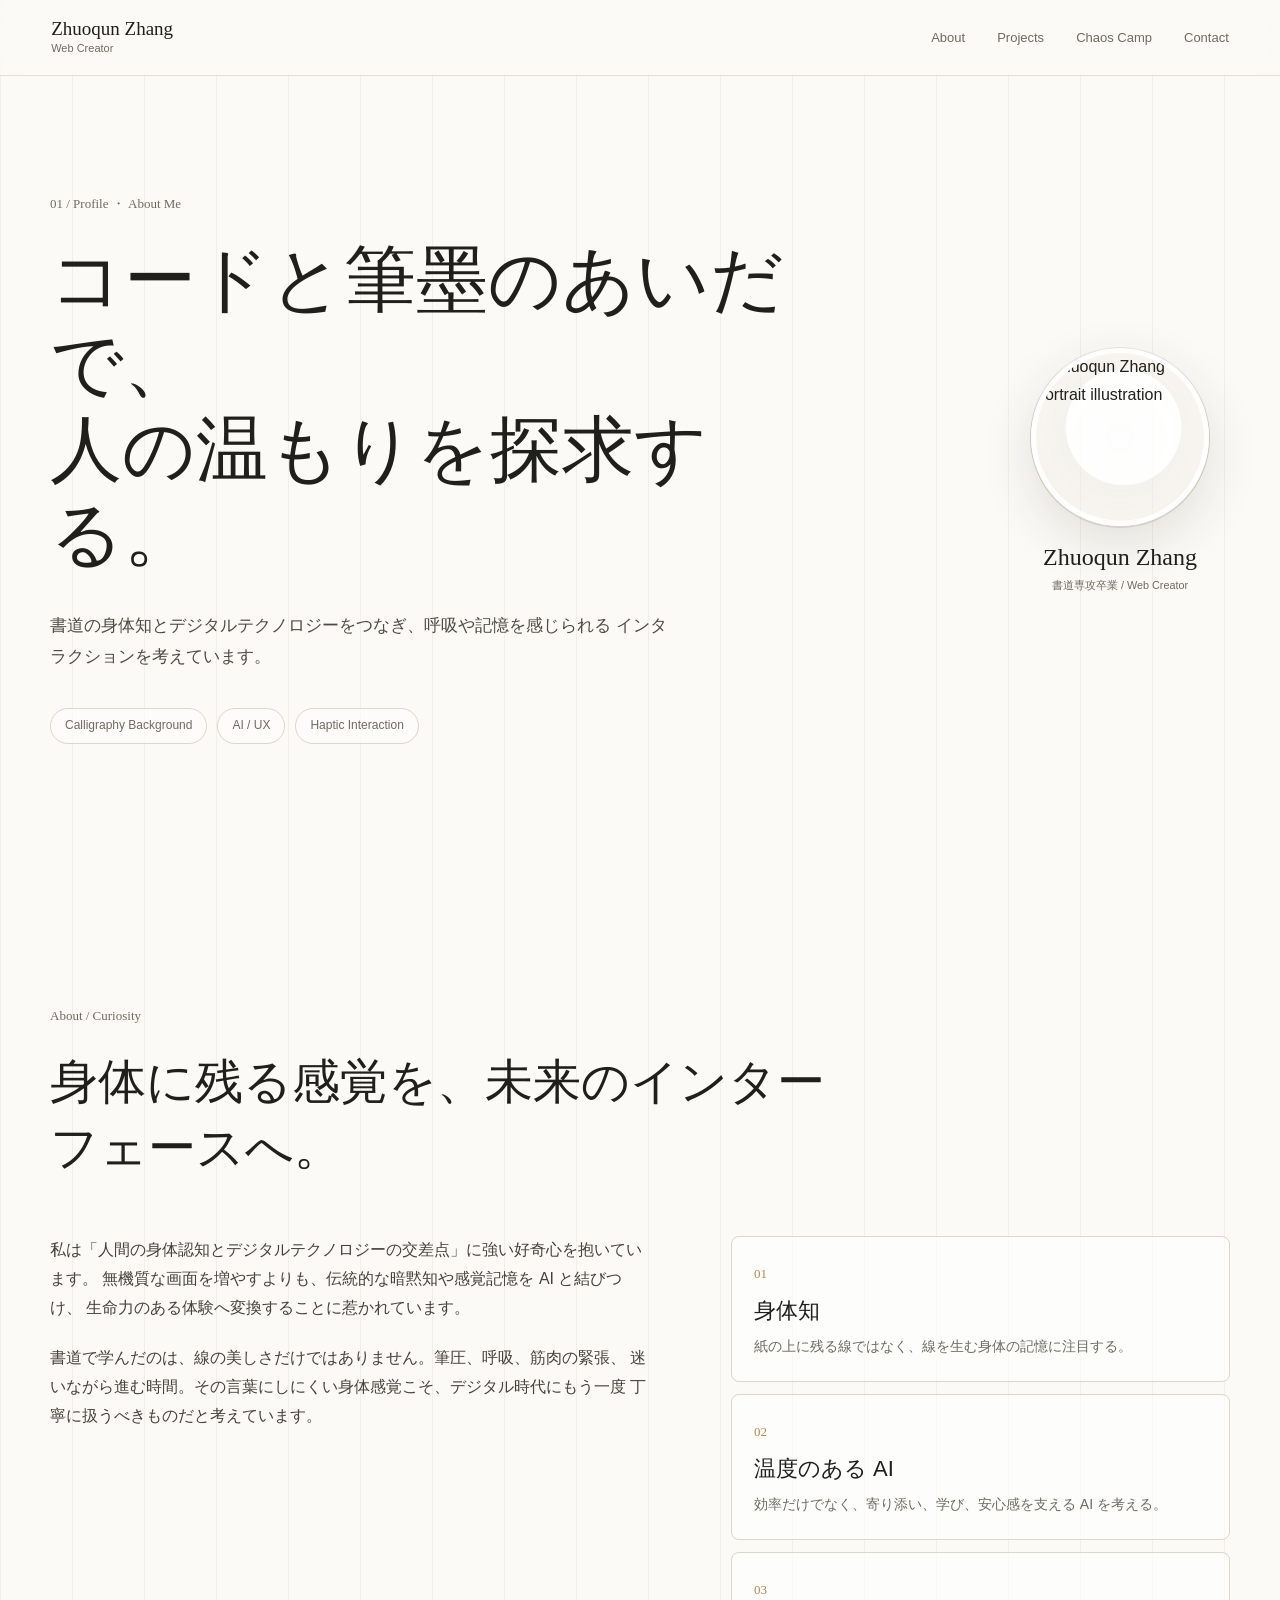
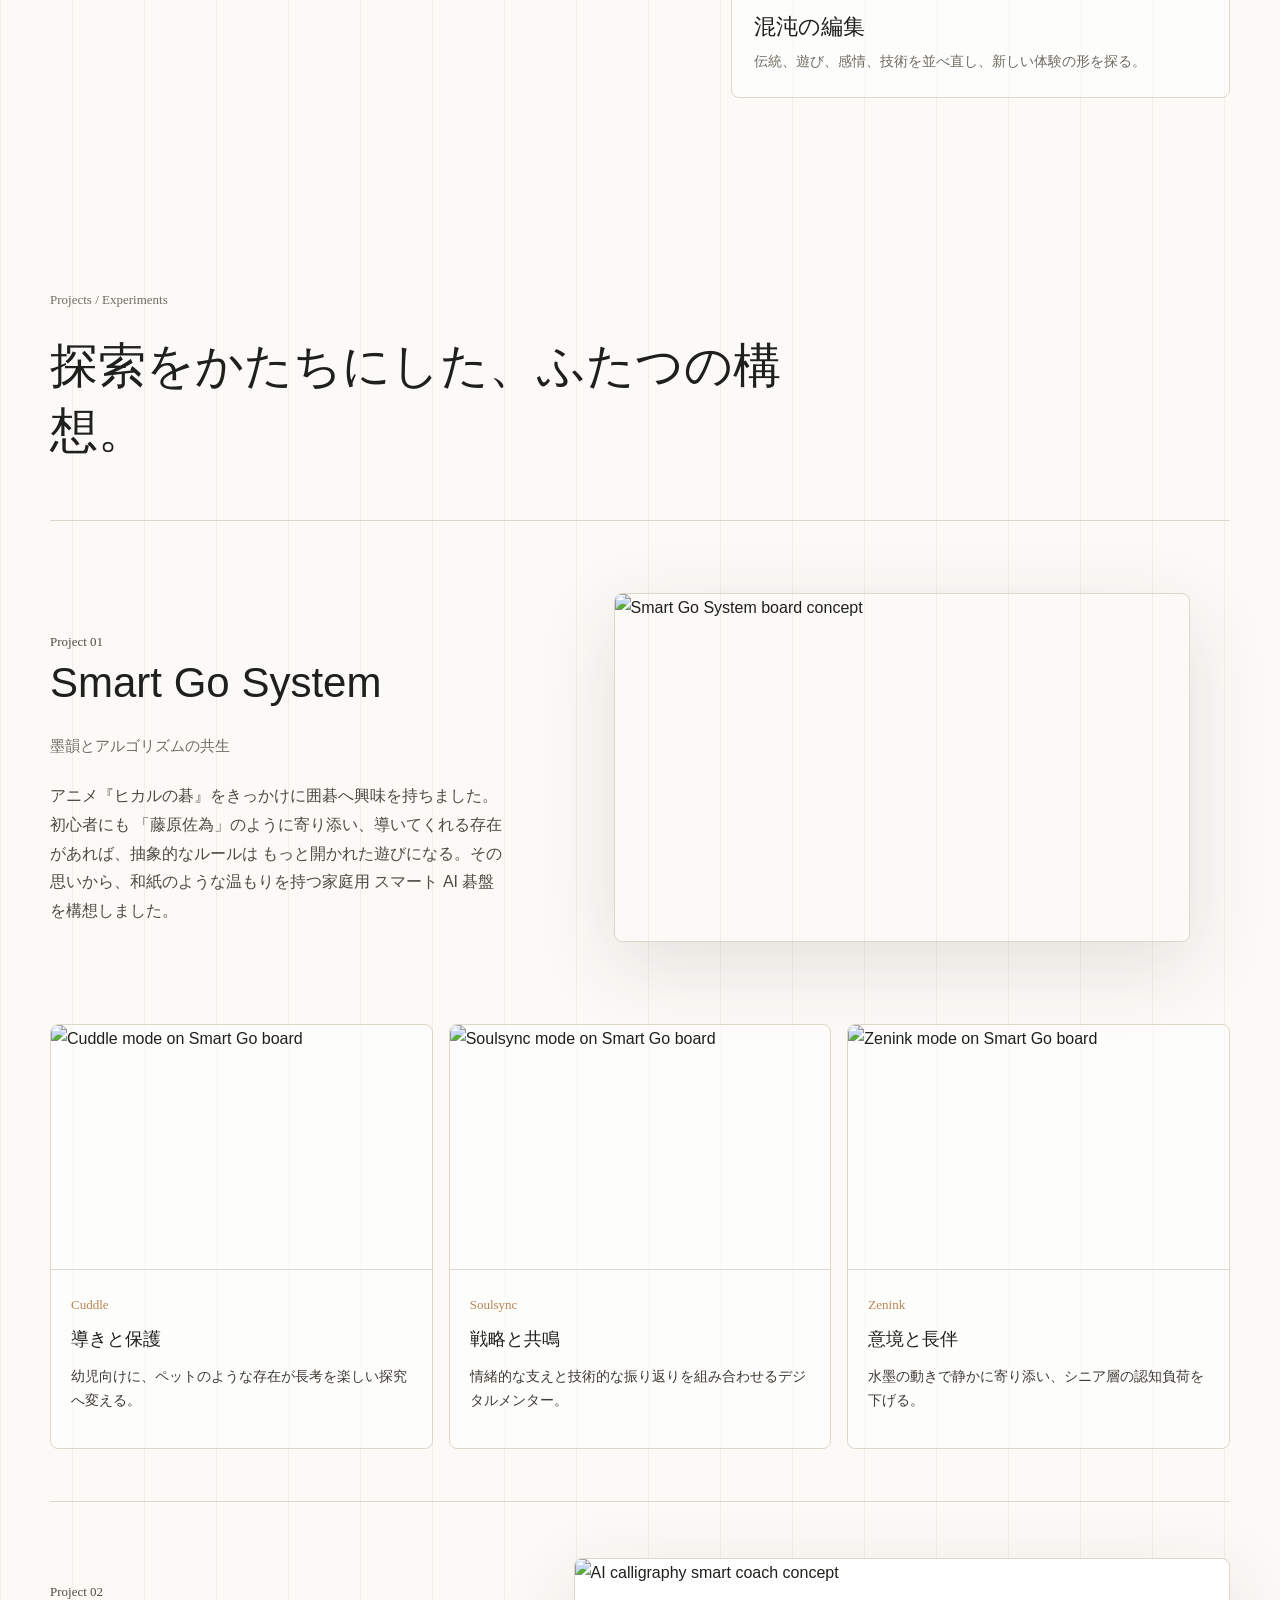
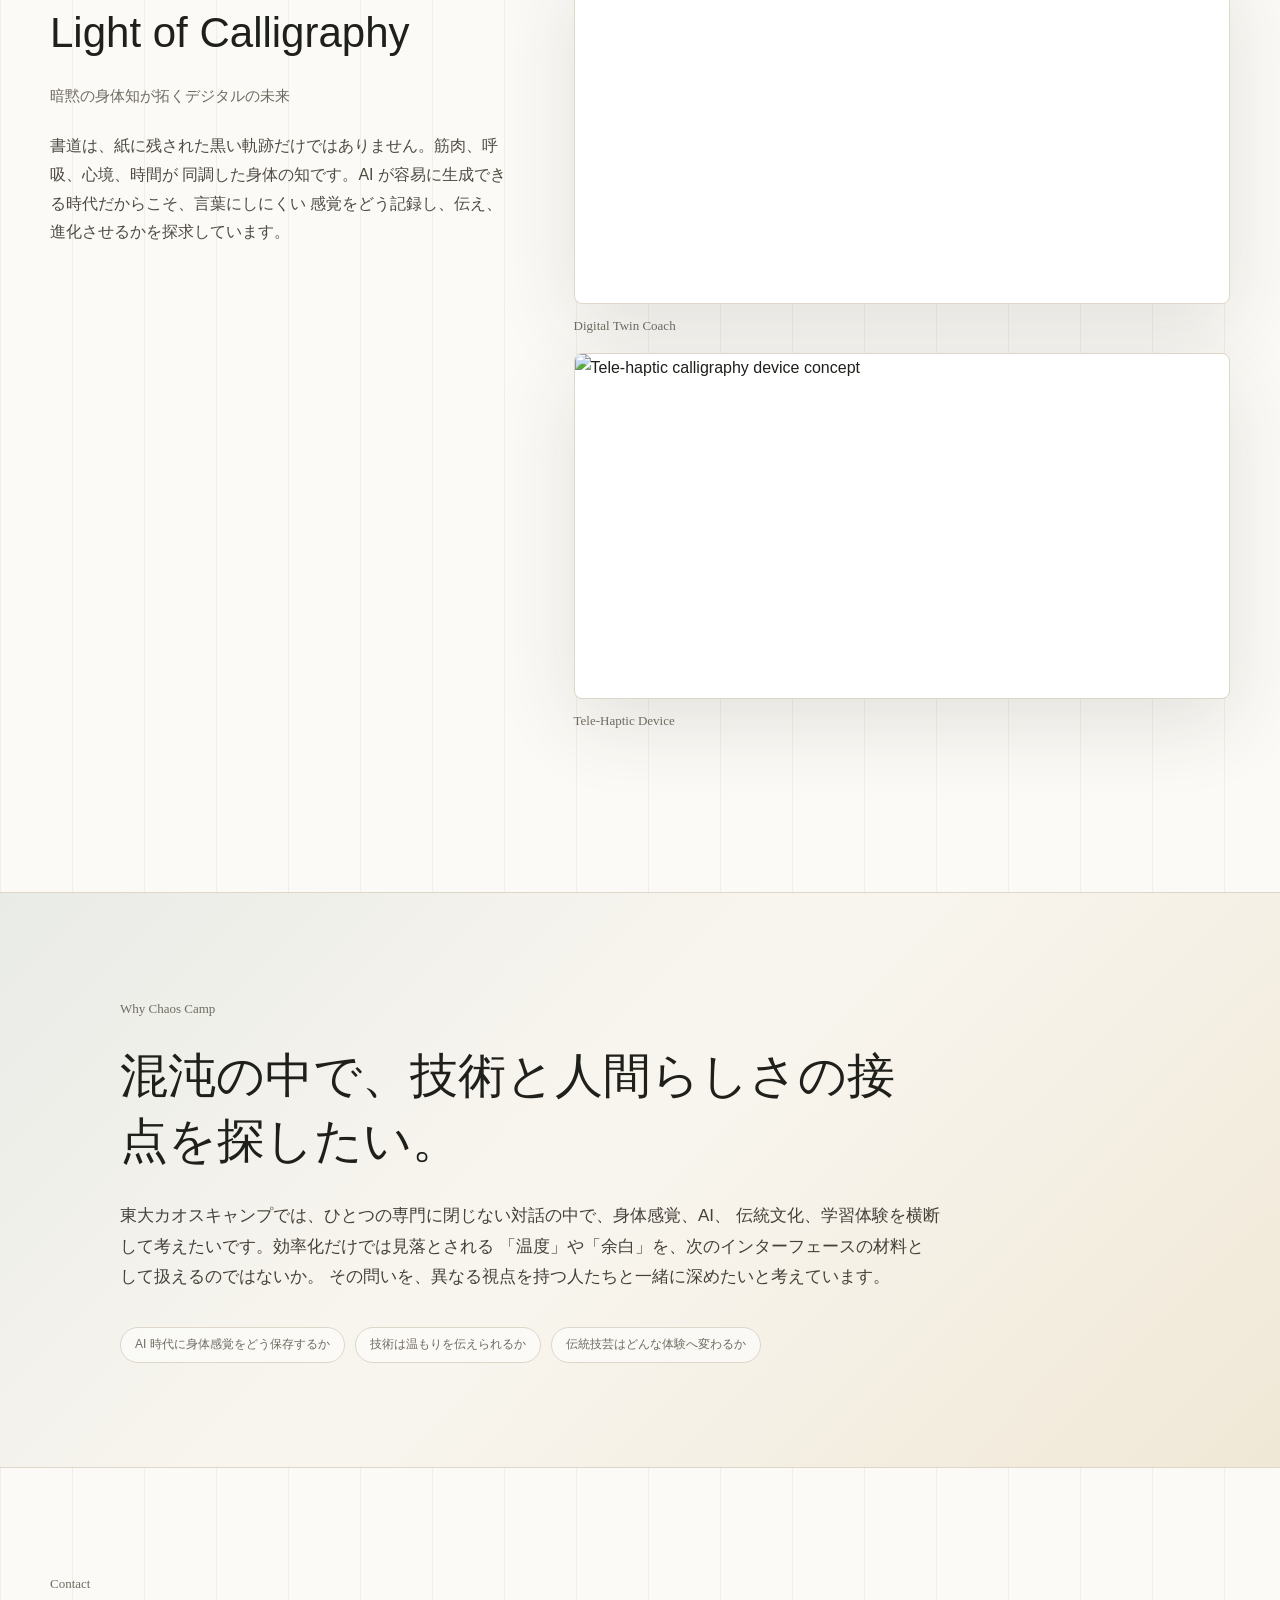
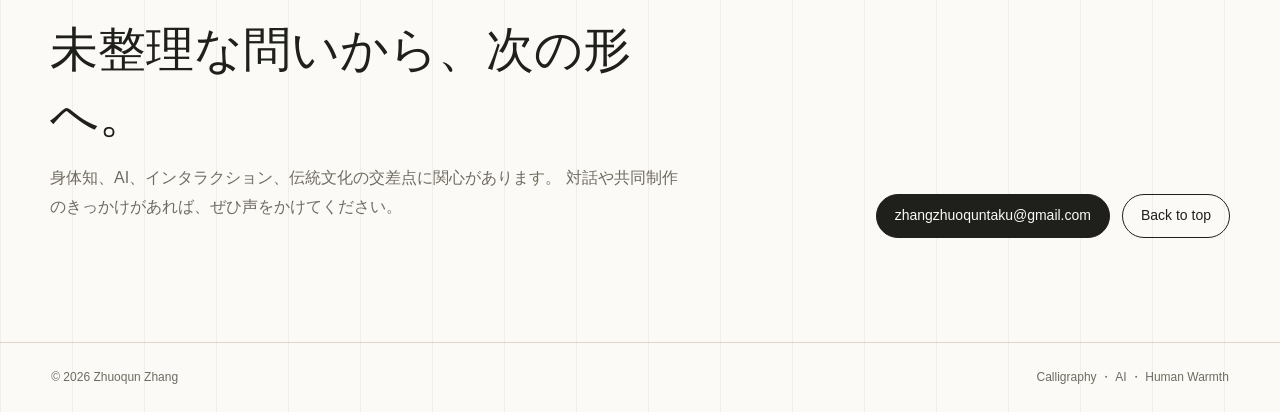
==== todai-chaos-camp-profile/smart-go/index.html @ 781c93c9 "Archive Smart Go concept page" ====
<!doctype html>
<html lang="ja">
  <head>
    <meta charset="UTF-8" />
    <meta name="viewport" content="width=device-width, initial-scale=1.0" />
    <meta
      name="description"
      content="Zhuoqun Zhang - 書道の身体知とデジタルテクノロジーをつなぐ Web Creator の個人展示ページ。"
    />
    <title>Zhuoqun Zhang | Chaos Camp Profile</title>
    <link rel="stylesheet" href="../styles.css" />
  </head>
  <body>
    <header class="site-header" aria-label="Site header">
      <a class="brand" href="#top" aria-label="Zhuoqun Zhang top">
        <span>Zhuoqun Zhang</span>
        <small>Web Creator</small>
      </a>
      <nav class="nav" aria-label="Main navigation">
        <a href="#about">About</a>
        <a href="#projects">Projects</a>
        <a href="#chaos">Chaos Camp</a>
        <a href="#contact">Contact</a>
      </nav>
    </header>

    <main id="top">
      <section class="hero section-band">
        <div class="hero-copy reveal">
          <p class="eyebrow">01 / Profile ・ About Me</p>
          <h1>コードと筆墨のあいだで、<br />人の温もりを探求する。</h1>
          <p class="lead">
            書道の身体知とデジタルテクノロジーをつなぎ、呼吸や記憶を感じられる
            インタラクションを考えています。
          </p>
          <div class="hero-meta" aria-label="Profile keywords">
            <span>Calligraphy Background</span>
            <span>AI / UX</span>
            <span>Haptic Interaction</span>
          </div>
        </div>

        <figure class="hero-portrait reveal" aria-label="Portrait placeholder">
          <img src="../public/images/portrait.jpg" alt="Zhuoqun Zhang portrait illustration" />
          <figcaption>
            <span>Zhuoqun Zhang</span>
            <small>書道専攻卒業 / Web Creator</small>
          </figcaption>
        </figure>
      </section>

      <section id="about" class="about section-band">
        <div class="section-heading reveal">
          <p class="eyebrow">About / Curiosity</p>
          <h2>身体に残る感覚を、未来のインターフェースへ。</h2>
        </div>
        <div class="about-grid">
          <div class="about-text reveal">
            <p>
              私は「人間の身体認知とデジタルテクノロジーの交差点」に強い好奇心を抱いています。
              無機質な画面を増やすよりも、伝統的な暗黙知や感覚記憶を AI と結びつけ、
              生命力のある体験へ変換することに惹かれています。
            </p>
            <p>
              書道で学んだのは、線の美しさだけではありません。筆圧、呼吸、筋肉の緊張、
              迷いながら進む時間。その言葉にしにくい身体感覚こそ、デジタル時代にもう一度
              丁寧に扱うべきものだと考えています。
            </p>
          </div>
          <div class="curiosity-list reveal" aria-label="Curiosity themes">
            <article>
              <span>01</span>
              <h3>身体知</h3>
              <p>紙の上に残る線ではなく、線を生む身体の記憶に注目する。</p>
            </article>
            <article>
              <span>02</span>
              <h3>温度のある AI</h3>
              <p>効率だけでなく、寄り添い、学び、安心感を支える AI を考える。</p>
            </article>
            <article>
              <span>03</span>
              <h3>混沌の編集</h3>
              <p>伝統、遊び、感情、技術を並べ直し、新しい体験の形を探る。</p>
            </article>
          </div>
        </div>
      </section>

      <section id="projects" class="projects section-band">
        <div class="section-heading reveal">
          <p class="eyebrow">Projects / Experiments</p>
          <h2>探索をかたちにした、ふたつの構想。</h2>
        </div>

        <article class="project project-feature reveal">
          <div class="project-copy">
            <p class="project-index">Project 01</p>
            <h3>Smart Go System</h3>
            <p class="project-subtitle">墨韻とアルゴリズムの共生</p>
            <p>
              アニメ『ヒカルの碁』をきっかけに囲碁へ興味を持ちました。初心者にも
              「藤原佐為」のように寄り添い、導いてくれる存在があれば、抽象的なルールは
              もっと開かれた遊びになる。その思いから、和紙のような温もりを持つ家庭用
              スマート AI 碁盤を構想しました。
            </p>
          </div>
          <figure class="project-image">
            <img src="../public/images/go-board-clean.jpg" alt="Smart Go System board concept" />
          </figure>
        </article>

        <div class="mode-grid" aria-label="Smart Go System UX modes">
          <article class="mode-card reveal">
            <img src="../public/images/go-cuddle.jpg" alt="Cuddle mode on Smart Go board" />
            <div>
              <span>Cuddle</span>
              <h4>導きと保護</h4>
              <p>幼児向けに、ペットのような存在が長考を楽しい探究へ変える。</p>
            </div>
          </article>
          <article class="mode-card reveal">
            <img src="../public/images/go-soulsync.jpg" alt="Soulsync mode on Smart Go board" />
            <div>
              <span>Soulsync</span>
              <h4>戦略と共鳴</h4>
              <p>情緒的な支えと技術的な振り返りを組み合わせるデジタルメンター。</p>
            </div>
          </article>
          <article class="mode-card reveal">
            <img src="../public/images/go-zenink.jpg" alt="Zenink mode on Smart Go board" />
            <div>
              <span>Zenink</span>
              <h4>意境と長伴</h4>
              <p>水墨の動きで静かに寄り添い、シニア層の認知負荷を下げる。</p>
            </div>
          </article>
        </div>

        <article class="project project-calligraphy reveal">
          <div class="project-copy">
            <p class="project-index">Project 02</p>
            <h3>Light of Calligraphy</h3>
            <p class="project-subtitle">暗黙の身体知が拓くデジタルの未来</p>
            <p>
              書道は、紙に残された黒い軌跡だけではありません。筋肉、呼吸、心境、時間が
              同調した身体の知です。AI が容易に生成できる時代だからこそ、言葉にしにくい
              感覚をどう記録し、伝え、進化させるかを探求しています。
            </p>
          </div>
          <div class="calligraphy-images">
            <figure>
              <img src="../public/images/calligraphy-coach.jpg" alt="AI calligraphy smart coach concept" />
              <figcaption>Digital Twin Coach</figcaption>
            </figure>
            <figure>
              <img src="../public/images/tele-haptic.jpg" alt="Tele-haptic calligraphy device concept" />
              <figcaption>Tele-Haptic Device</figcaption>
            </figure>
          </div>
        </article>
      </section>

      <section id="chaos" class="chaos section-band">
        <div class="chaos-inner reveal">
          <p class="eyebrow">Why Chaos Camp</p>
          <h2>混沌の中で、技術と人間らしさの接点を探したい。</h2>
          <p>
            東大カオスキャンプでは、ひとつの専門に閉じない対話の中で、身体感覚、AI、
            伝統文化、学習体験を横断して考えたいです。効率化だけでは見落とされる
            「温度」や「余白」を、次のインターフェースの材料として扱えるのではないか。
            その問いを、異なる視点を持つ人たちと一緒に深めたいと考えています。
          </p>
          <div class="question-row" aria-label="Questions for Chaos Camp">
            <span>AI 時代に身体感覚をどう保存するか</span>
            <span>技術は温もりを伝えられるか</span>
            <span>伝統技芸はどんな体験へ変わるか</span>
          </div>
        </div>
      </section>

      <section id="contact" class="contact section-band">
        <div class="contact-copy reveal">
          <p class="eyebrow">Contact</p>
          <h2>未整理な問いから、次の形へ。</h2>
          <p>
            身体知、AI、インタラクション、伝統文化の交差点に関心があります。
            対話や共同制作のきっかけがあれば、ぜひ声をかけてください。
          </p>
        </div>
        <div class="contact-links reveal">
          <a href="mailto:zhangzhuoquntaku@gmail.com">zhangzhuoquntaku@gmail.com</a>
          <a href="#top">Back to top</a>
        </div>
      </section>
    </main>

    <footer class="site-footer">
      <span>© 2026 Zhuoqun Zhang</span>
      <span>Calligraphy ・ AI ・ Human Warmth</span>
    </footer>

    <script src="../script.js"></script>
  </body>
</html>
---- todai-chaos-camp-profile/styles.css ----
:root {
  color-scheme: light;
  --ink: #1f1f1b;
  --muted: #6f6b61;
  --paper: #fbfaf6;
  --soft: #f2eee6;
  --line: #ddd6c9;
  --wood: #b98552;
  --blue: #9bb8c2;
  --gold: #c7a35a;
  --shadow: 0 24px 80px rgba(55, 48, 38, 0.12);
  --radius: 8px;
}

* {
  box-sizing: border-box;
}

html {
  scroll-behavior: smooth;
}

body {
  margin: 0;
  background:
    linear-gradient(90deg, rgba(221, 214, 201, 0.32) 1px, transparent 1px) 0 0 / 72px 72px,
    var(--paper);
  color: var(--ink);
  font-family:
    "Yu Gothic", "Hiragino Kaku Gothic ProN", "Noto Sans JP", Meiryo, Arial, sans-serif;
  line-height: 1.8;
  letter-spacing: 0;
}

img {
  display: block;
  max-width: 100%;
}

a {
  color: inherit;
  text-decoration: none;
}

.site-header {
  position: sticky;
  top: 0;
  z-index: 20;
  display: flex;
  align-items: center;
  justify-content: space-between;
  gap: 24px;
  min-height: 76px;
  padding: 16px clamp(20px, 4vw, 56px);
  background: rgba(251, 250, 246, 0.86);
  border-bottom: 1px solid rgba(221, 214, 201, 0.72);
  backdrop-filter: blur(18px);
}

.brand {
  display: grid;
  gap: 0;
  min-width: 168px;
}

.brand span {
  font-family: Georgia, "Times New Roman", serif;
  font-size: 19px;
  line-height: 1.2;
}

.brand small {
  color: var(--muted);
  font-size: 11px;
  line-height: 1.4;
}

.nav {
  display: flex;
  align-items: center;
  gap: clamp(14px, 2.5vw, 34px);
  color: var(--muted);
  font-size: 13px;
}

.nav a {
  position: relative;
  padding: 8px 0;
}

.nav a::after {
  position: absolute;
  right: 0;
  bottom: 4px;
  left: 0;
  height: 1px;
  background: var(--wood);
  content: "";
  transform: scaleX(0);
  transform-origin: left;
  transition: transform 220ms ease;
}

.nav a:hover::after,
.nav a:focus-visible::after {
  transform: scaleX(1);
}

.section-band {
  width: min(1180px, calc(100% - 40px));
  margin: 0 auto;
  padding: 104px 0;
}

.hero {
  display: grid;
  grid-template-columns: minmax(0, 1fr) minmax(210px, 0.36fr);
  align-items: center;
  gap: clamp(36px, 6vw, 86px);
  min-height: calc(100vh - 76px);
  padding-top: 64px;
}

.eyebrow {
  margin: 0 0 22px;
  color: var(--muted);
  font-family: Georgia, "Times New Roman", serif;
  font-size: 13px;
}

h1,
h2,
h3,
h4,
p {
  overflow-wrap: anywhere;
}

h1,
h2,
h3 {
  margin: 0;
  font-weight: 400;
  line-height: 1.36;
}

h1 {
  max-width: 740px;
  font-size: 72px;
  line-height: 1.18;
}

h2 {
  max-width: 780px;
  font-size: 48px;
}

h3 {
  font-size: 42px;
}

h4 {
  margin: 4px 0 8px;
  font-size: 18px;
  font-weight: 500;
}

.lead {
  max-width: 620px;
  margin: 34px 0 0;
  color: #4f4b43;
  font-size: 17px;
}

.hero-meta {
  display: flex;
  flex-wrap: wrap;
  gap: 10px;
  margin-top: 36px;
}

.hero-meta span,
.question-row span {
  display: inline-flex;
  min-height: 36px;
  align-items: center;
  border: 1px solid var(--line);
  border-radius: 999px;
  padding: 6px 14px;
  background: rgba(255, 255, 255, 0.58);
  color: var(--muted);
  font-size: 12px;
}

.hero-portrait {
  position: relative;
  display: grid;
  width: min(100%, 220px);
  margin: 0 0 0 auto;
  justify-items: center;
  align-self: center;
  overflow: visible;
}

.hero-portrait::before {
  position: absolute;
  top: 7px;
  left: 50%;
  width: 178px;
  height: 178px;
  border: 1px solid rgba(221, 214, 201, 0.72);
  border-radius: 50%;
  background:
    radial-gradient(circle at 52% 44%, rgba(255, 255, 255, 0.86) 0 42%, rgba(242, 238, 230, 0.42) 43% 68%, transparent 69%),
    radial-gradient(circle, rgba(155, 184, 194, 0.15), transparent 70%);
  content: "";
  transform: translateX(-50%);
}

.hero-portrait img {
  position: relative;
  z-index: 1;
  width: 132px;
  aspect-ratio: 1;
  margin-top: 30px;
  border: 6px solid rgba(255, 255, 255, 0.92);
  border-radius: 50%;
  object-fit: cover;
  object-position: center;
  box-shadow:
    0 18px 52px rgba(55, 48, 38, 0.13),
    0 0 0 1px rgba(55, 48, 38, 0.08);
}

.hero-portrait figcaption {
  position: relative;
  z-index: 1;
  display: grid;
  justify-items: center;
  gap: 6px;
  margin: 18px 0 0;
  color: var(--muted);
  text-align: center;
  font-size: 13px;
}

.hero-portrait figcaption span {
  color: var(--ink);
  font-family: Georgia, "Times New Roman", serif;
  font-size: 24px;
  line-height: 1.1;
}

.section-heading {
  display: grid;
  gap: 0;
  margin-bottom: 56px;
}

.about-grid {
  display: grid;
  grid-template-columns: minmax(0, 0.92fr) minmax(320px, 0.76fr);
  gap: clamp(34px, 6vw, 78px);
  align-items: start;
}

.about-text {
  display: grid;
  gap: 22px;
  color: #46423b;
  font-size: 16px;
}

.about-text p {
  margin: 0;
}

.curiosity-list {
  display: grid;
  gap: 12px;
}

.curiosity-list article,
.mode-card {
  border: 1px solid var(--line);
  border-radius: var(--radius);
  background: rgba(255, 255, 255, 0.62);
}

.curiosity-list article {
  padding: 22px;
}

.curiosity-list span,
.project-index,
.mode-card span {
  color: var(--wood);
  font-family: Georgia, "Times New Roman", serif;
  font-size: 13px;
}

.curiosity-list h3 {
  margin-top: 8px;
  font-size: 22px;
}

.curiosity-list p {
  margin: 8px 0 0;
  color: var(--muted);
  font-size: 14px;
}

.projects {
  padding-top: 86px;
}

.project {
  display: grid;
  grid-template-columns: minmax(300px, 0.7fr) minmax(0, 1fr);
  align-items: center;
  gap: clamp(28px, 5vw, 68px);
  padding: 56px 0;
  border-top: 1px solid var(--line);
}

.project-copy p {
  margin: 22px 0 0;
  color: #4f4b43;
}

.project-subtitle {
  color: var(--muted) !important;
  font-family: Georgia, "Times New Roman", serif;
  font-size: 15px;
}

.project-image img,
.calligraphy-images img,
.mode-card img {
  border: 1px solid var(--line);
  border-radius: var(--radius);
  object-fit: cover;
}

.project-image img {
  width: 100%;
  aspect-ratio: 1.65 / 1;
  box-shadow: var(--shadow);
}

.mode-grid {
  display: grid;
  grid-template-columns: repeat(3, minmax(0, 1fr));
  gap: 16px;
  margin: 10px 0 52px;
}

.mode-card {
  overflow: hidden;
  transition: transform 220ms ease, box-shadow 220ms ease;
}

.mode-card:hover {
  transform: translateY(-4px);
  box-shadow: 0 18px 46px rgba(55, 48, 38, 0.11);
}

.mode-card img {
  width: 100%;
  aspect-ratio: 1.55 / 1;
  border-width: 0 0 1px;
  border-radius: var(--radius) var(--radius) 0 0;
}

.mode-card div {
  min-height: 178px;
  padding: 20px;
}

.mode-card p {
  margin: 0;
  color: var(--muted);
  font-size: 14px;
}

.project-calligraphy {
  align-items: start;
}

.calligraphy-images {
  display: grid;
  gap: 16px;
}

.calligraphy-images figure {
  margin: 0;
}

.calligraphy-images img {
  width: 100%;
  aspect-ratio: 1.9 / 1;
  background: white;
  box-shadow: var(--shadow);
}

.calligraphy-images figcaption {
  margin-top: 10px;
  color: var(--muted);
  font-family: Georgia, "Times New Roman", serif;
  font-size: 13px;
}

.chaos {
  width: 100%;
  max-width: none;
  border-top: 1px solid var(--line);
  border-bottom: 1px solid var(--line);
  background:
    linear-gradient(135deg, rgba(155, 184, 194, 0.16), transparent 42%),
    linear-gradient(315deg, rgba(199, 163, 90, 0.16), transparent 50%),
    #f8f5ee;
}

.chaos-inner {
  width: min(1040px, calc(100% - 40px));
  margin: 0 auto;
}

.chaos-inner p:not(.eyebrow) {
  max-width: 820px;
  margin: 28px 0 0;
  color: #45413a;
  font-size: 17px;
}

.question-row {
  display: flex;
  flex-wrap: wrap;
  gap: 10px;
  margin-top: 34px;
}

.contact {
  display: grid;
  grid-template-columns: minmax(0, 0.8fr) auto;
  align-items: end;
  gap: 32px;
}

.contact-copy p:not(.eyebrow) {
  max-width: 650px;
  color: var(--muted);
}

.contact-links {
  display: flex;
  flex-wrap: wrap;
  gap: 12px;
  justify-content: flex-end;
}

.contact-links a {
  display: inline-flex;
  min-height: 44px;
  align-items: center;
  border: 1px solid var(--ink);
  border-radius: 999px;
  padding: 8px 18px;
  background: var(--ink);
  color: var(--paper);
  font-size: 14px;
  transition: background 180ms ease, color 180ms ease;
}

.contact-links a + a {
  background: transparent;
  color: var(--ink);
}

.contact-links a:hover,
.contact-links a:focus-visible {
  background: var(--wood);
  border-color: var(--wood);
  color: white;
}

.site-footer {
  display: flex;
  justify-content: space-between;
  gap: 18px;
  padding: 24px clamp(20px, 4vw, 56px);
  border-top: 1px solid var(--line);
  color: var(--muted);
  font-size: 12px;
}

.reveal {
  opacity: 0;
  transform: translateY(18px);
  transition: opacity 650ms ease, transform 650ms ease;
}

.reveal.is-visible {
  opacity: 1;
  transform: translateY(0);
}

@media (prefers-reduced-motion: reduce) {
  html {
    scroll-behavior: auto;
  }

  .reveal,
  .mode-card {
    transition: none;
  }
}

@media (max-width: 900px) {
  .site-header {
    align-items: flex-start;
    flex-direction: column;
    min-height: auto;
  }

  .nav {
    width: 100%;
    justify-content: space-between;
    overflow-x: auto;
    padding-bottom: 2px;
  }

  .hero,
  .about-grid,
  .project,
  .contact {
    grid-template-columns: 1fr;
  }

  .hero {
    min-height: auto;
    padding-top: 48px;
  }

  .hero-portrait {
    order: -1;
    width: 154px;
    margin: 0 auto;
  }

  .mode-grid {
    grid-template-columns: 1fr;
  }

  .mode-card {
    display: grid;
    grid-template-columns: minmax(160px, 0.9fr) minmax(0, 1fr);
  }

  .mode-card img {
    height: 100%;
    min-height: 220px;
    border-width: 0 1px 0 0;
    border-radius: var(--radius) 0 0 var(--radius);
  }

  .mode-card div {
    min-height: 0;
  }

  .contact-links {
    justify-content: flex-start;
  }

  h1 {
    font-size: 56px;
  }

  h2 {
    font-size: 40px;
  }

  h3 {
    font-size: 34px;
  }
}

@media (max-width: 620px) {
  body {
    background-size: 48px 48px;
  }

  .section-band {
    width: min(100% - 28px, 1180px);
    padding: 72px 0;
  }

  .site-header {
    padding: 14px;
  }

  .nav {
    gap: 16px;
    font-size: 12px;
  }

  h1 {
    font-size: 34px;
    line-height: 1.32;
  }

  h2 {
    font-size: 30px;
  }

  h3 {
    font-size: 28px;
  }

  .lead,
  .chaos-inner p:not(.eyebrow) {
    font-size: 15px;
  }

  .hero-meta span,
  .question-row span {
    width: 100%;
    justify-content: center;
    border-radius: var(--radius);
  }

  .site-footer {
    flex-direction: column;
  }

  .hero-portrait::before {
    width: 146px;
    height: 146px;
  }

  .hero-portrait img {
    width: 104px;
    margin-top: 24px;
    border-width: 5px;
  }

  .hero-portrait figcaption {
    display: none;
  }

  .project {
    padding: 42px 0;
  }

  .mode-card {
    grid-template-columns: 1fr;
  }

  .mode-card img {
    min-height: auto;
    border-width: 0 0 1px;
    border-radius: var(--radius) var(--radius) 0 0;
  }

  .contact-links a {
    width: 100%;
    justify-content: center;
  }
}
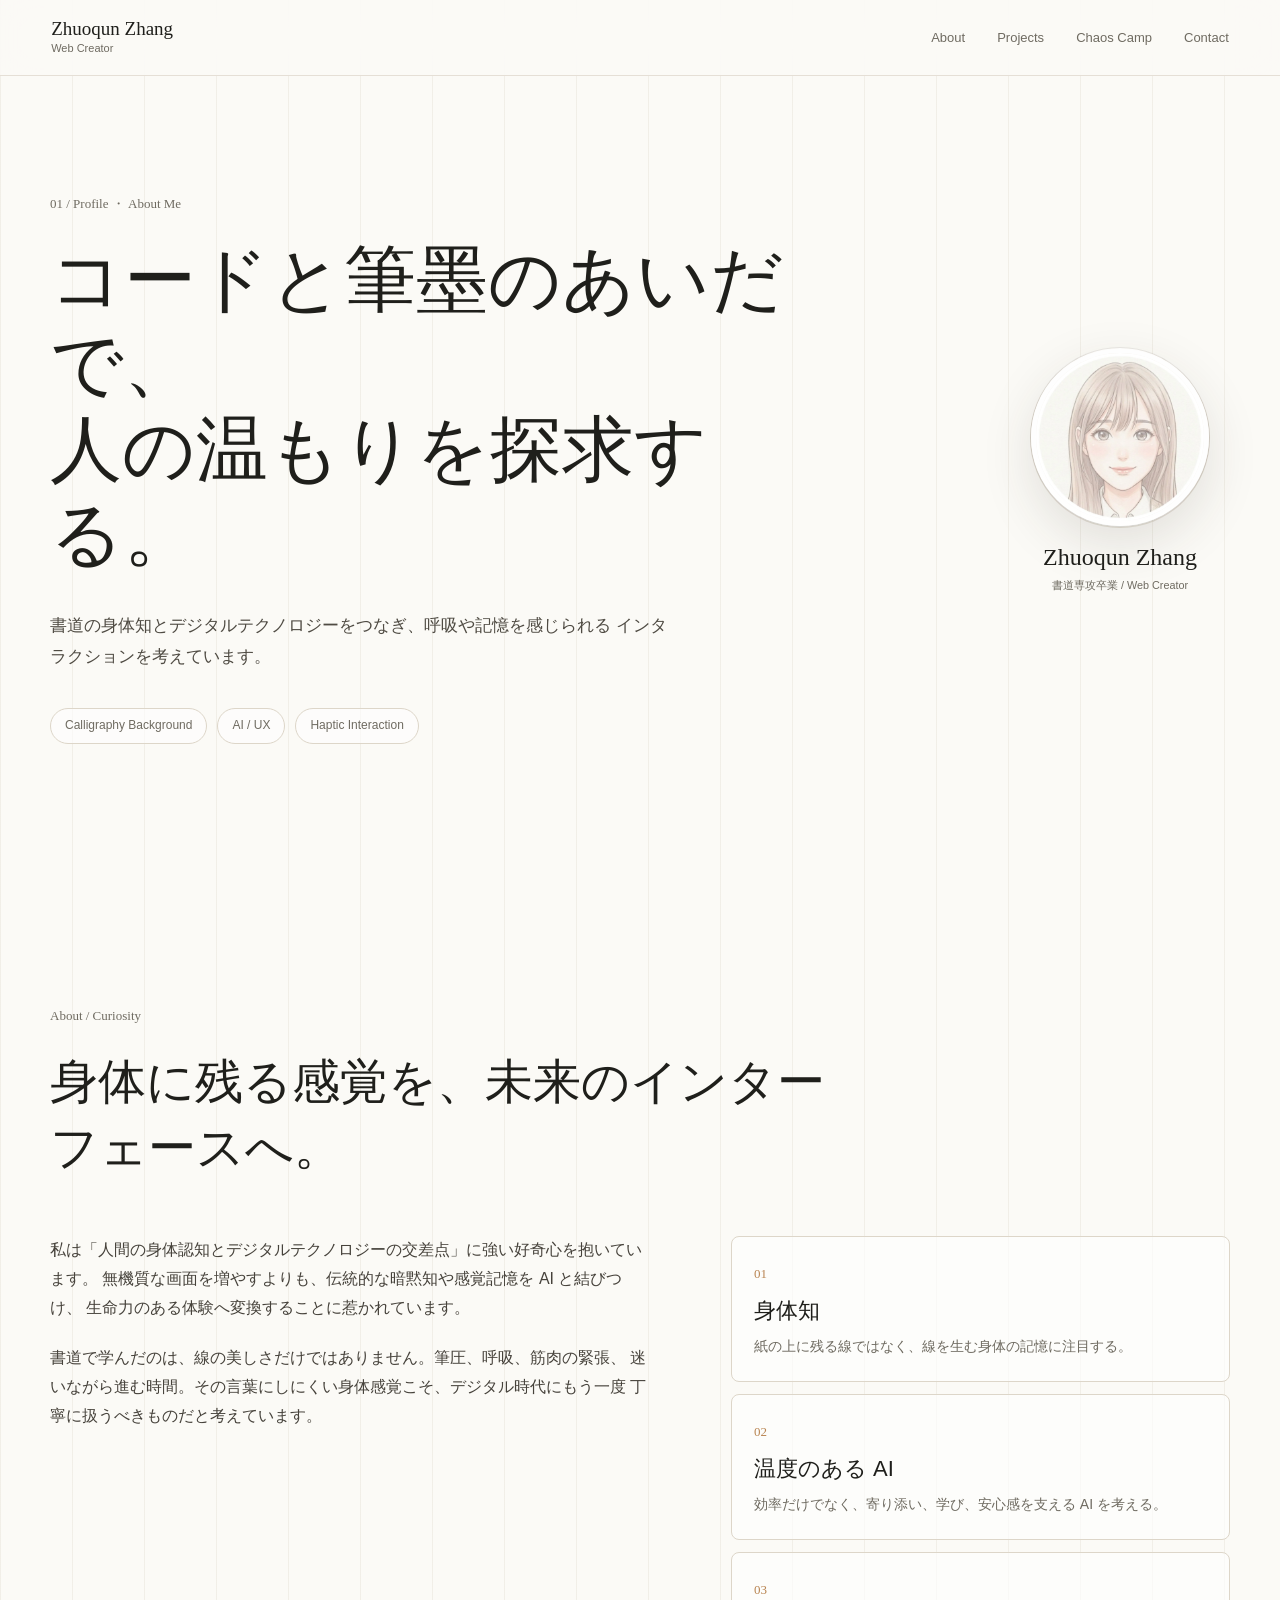
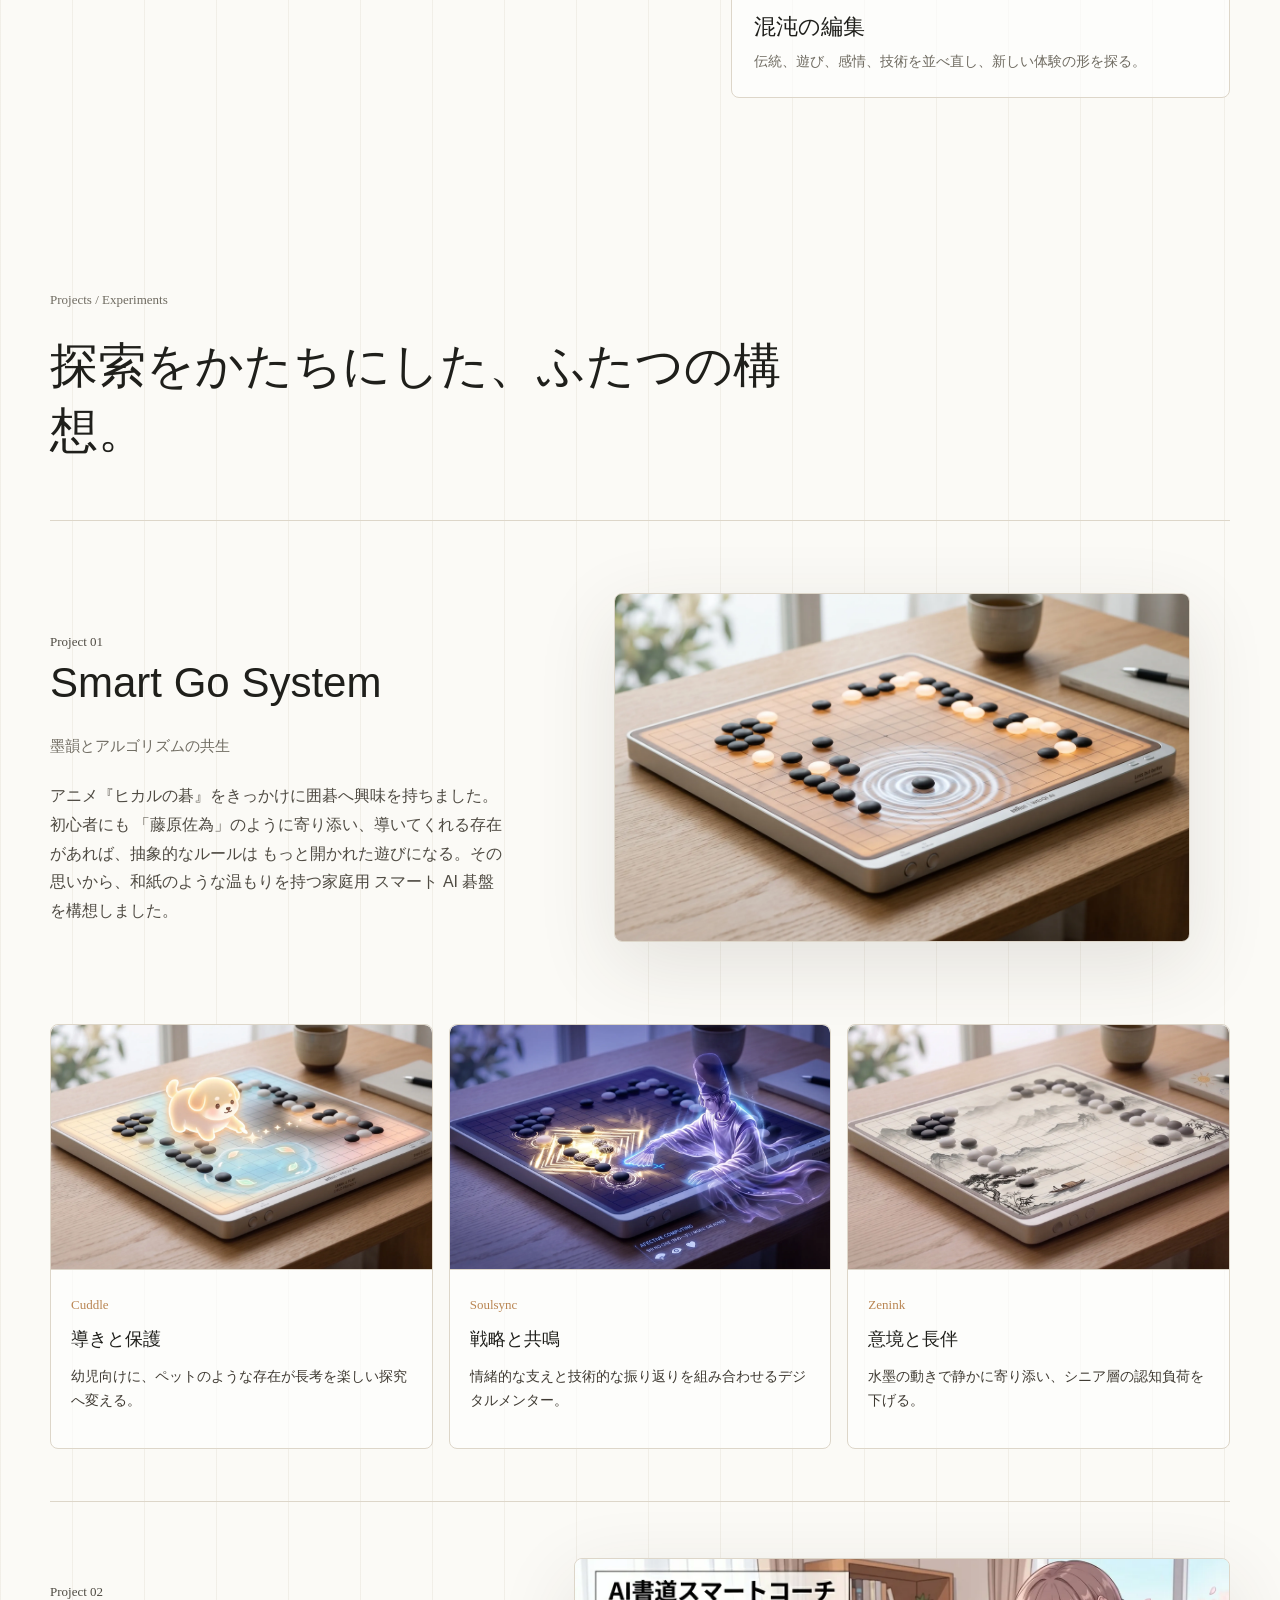
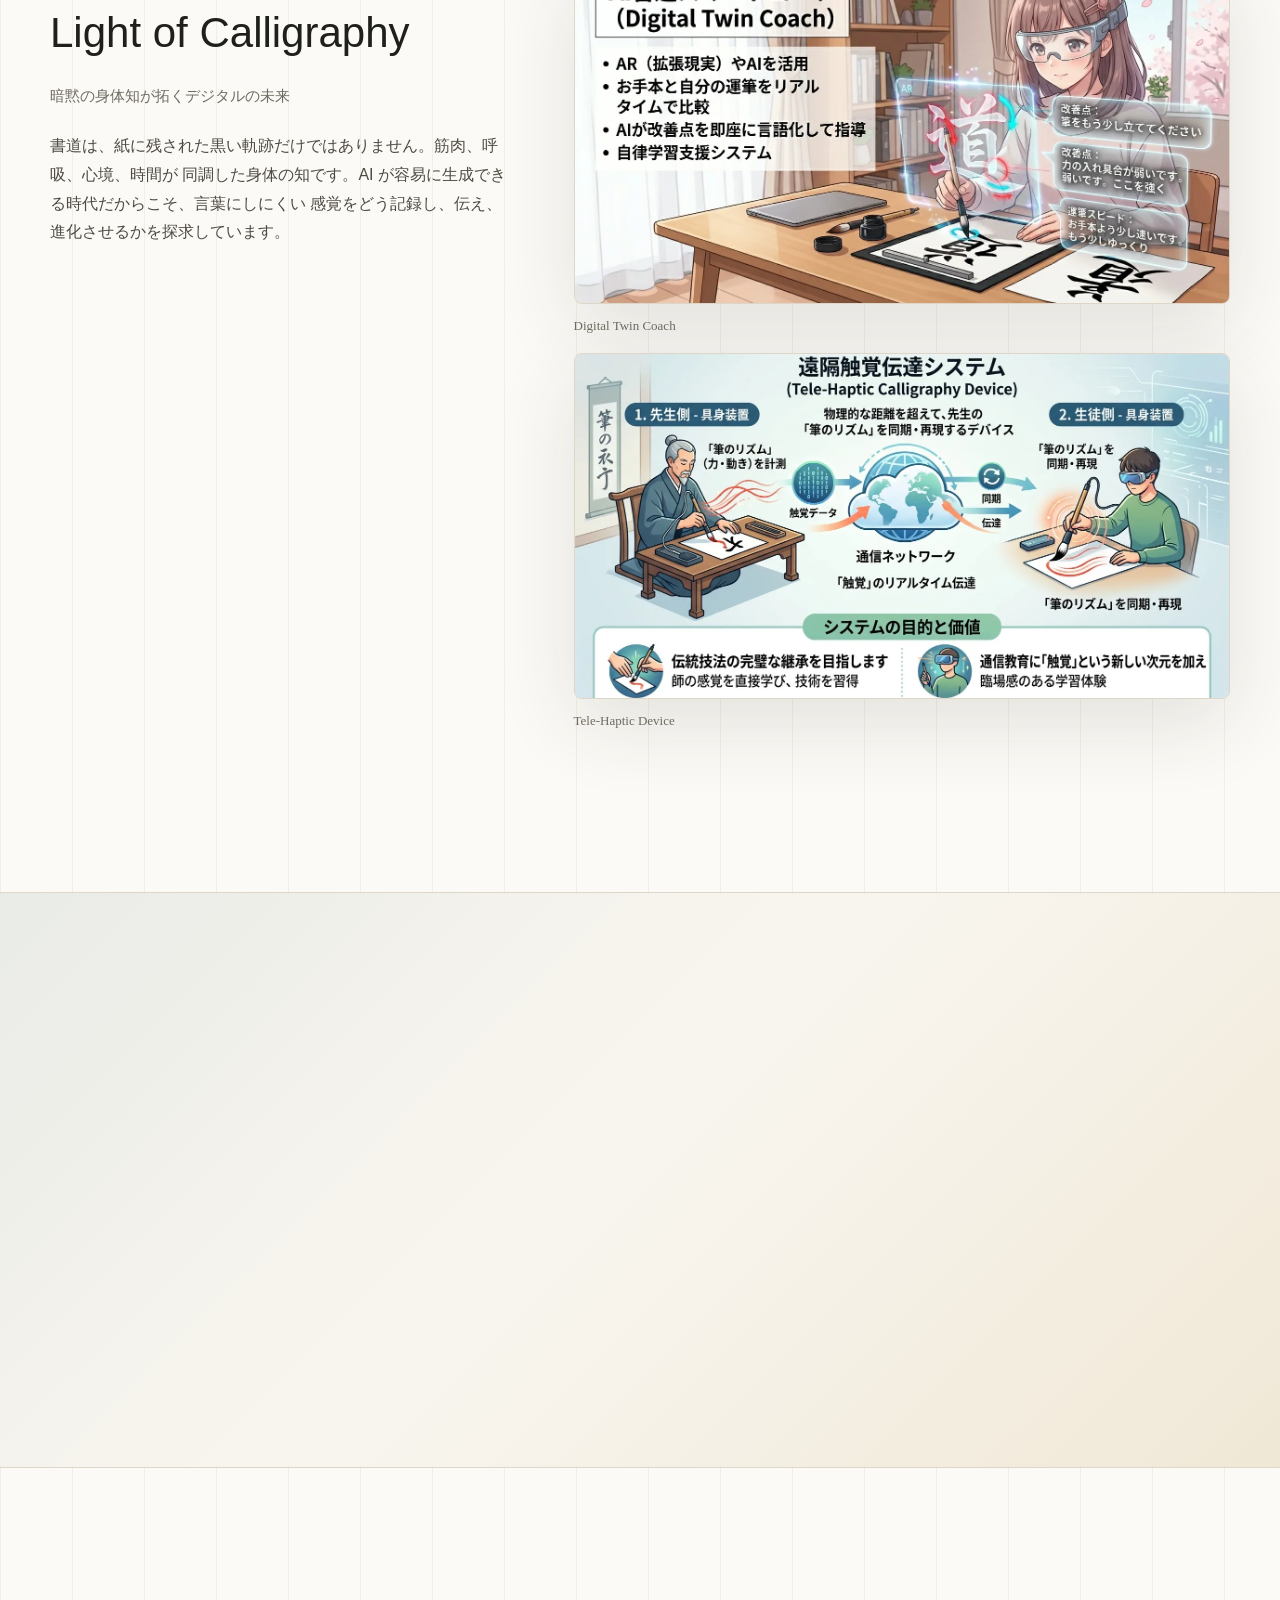
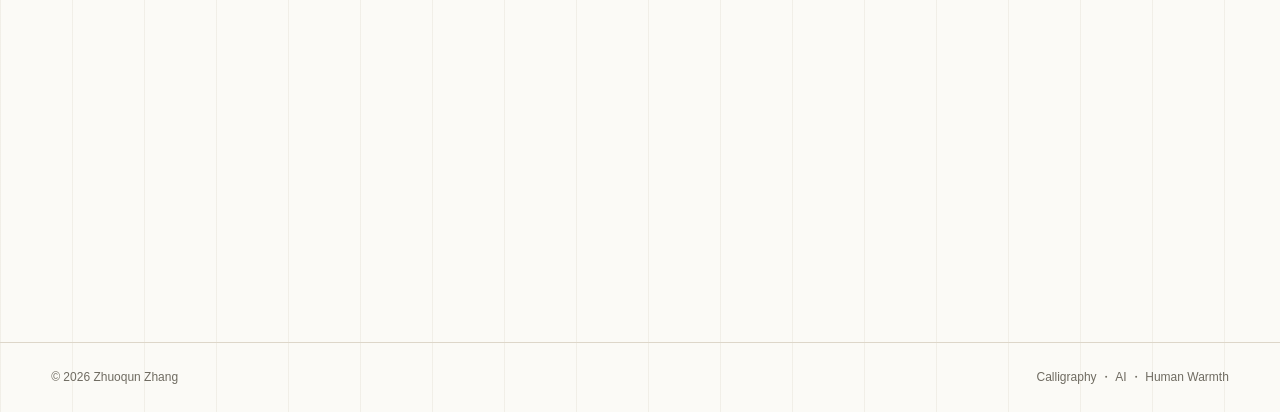
==== commit aad42551: "Fix archived Smart Go image paths" ====
--- a/todai-chaos-camp-profile/smart-go/index.html
+++ b/todai-chaos-camp-profile/smart-go/index.html
@@ -41,7 +41,7 @@
         </div>
 
         <figure class="hero-portrait reveal" aria-label="Portrait placeholder">
-          <img src="../public/images/portrait.jpg" alt="Zhuoqun Zhang portrait illustration" />
+          <img src="../public/1.webp" alt="Zhuoqun Zhang portrait illustration" />
           <figcaption>
             <span>Zhuoqun Zhang</span>
             <small>書道専攻卒業 / Web Creator</small>
@@ -106,13 +106,13 @@
             </p>
           </div>
           <figure class="project-image">
-            <img src="../public/images/go-board-clean.jpg" alt="Smart Go System board concept" />
+            <img src="../public/go-board-clean.webp" alt="Smart Go System board concept" />
           </figure>
         </article>
 
         <div class="mode-grid" aria-label="Smart Go System UX modes">
           <article class="mode-card reveal">
-            <img src="../public/images/go-cuddle.jpg" alt="Cuddle mode on Smart Go board" />
+            <img src="../public/go-cuddle.webp" alt="Cuddle mode on Smart Go board" />
             <div>
               <span>Cuddle</span>
               <h4>導きと保護</h4>
@@ -120,7 +120,7 @@
             </div>
           </article>
           <article class="mode-card reveal">
-            <img src="../public/images/go-soulsync.jpg" alt="Soulsync mode on Smart Go board" />
+            <img src="../public/go-soulsync.webp" alt="Soulsync mode on Smart Go board" />
             <div>
               <span>Soulsync</span>
               <h4>戦略と共鳴</h4>
@@ -128,7 +128,7 @@
             </div>
           </article>
           <article class="mode-card reveal">
-            <img src="../public/images/go-zenink.jpg" alt="Zenink mode on Smart Go board" />
+            <img src="../public/go-zenink.webp" alt="Zenink mode on Smart Go board" />
             <div>
               <span>Zenink</span>
               <h4>意境と長伴</h4>
@@ -150,11 +150,11 @@
           </div>
           <div class="calligraphy-images">
             <figure>
-              <img src="../public/images/calligraphy-coach.jpg" alt="AI calligraphy smart coach concept" />
+              <img src="../public/calligraphy-coach.webp" alt="AI calligraphy smart coach concept" />
               <figcaption>Digital Twin Coach</figcaption>
             </figure>
             <figure>
-              <img src="../public/images/tele-haptic.jpg" alt="Tele-haptic calligraphy device concept" />
+              <img src="../public/tele-haptic.webp" alt="Tele-haptic calligraphy device concept" />
               <figcaption>Tele-Haptic Device</figcaption>
             </figure>
           </div>
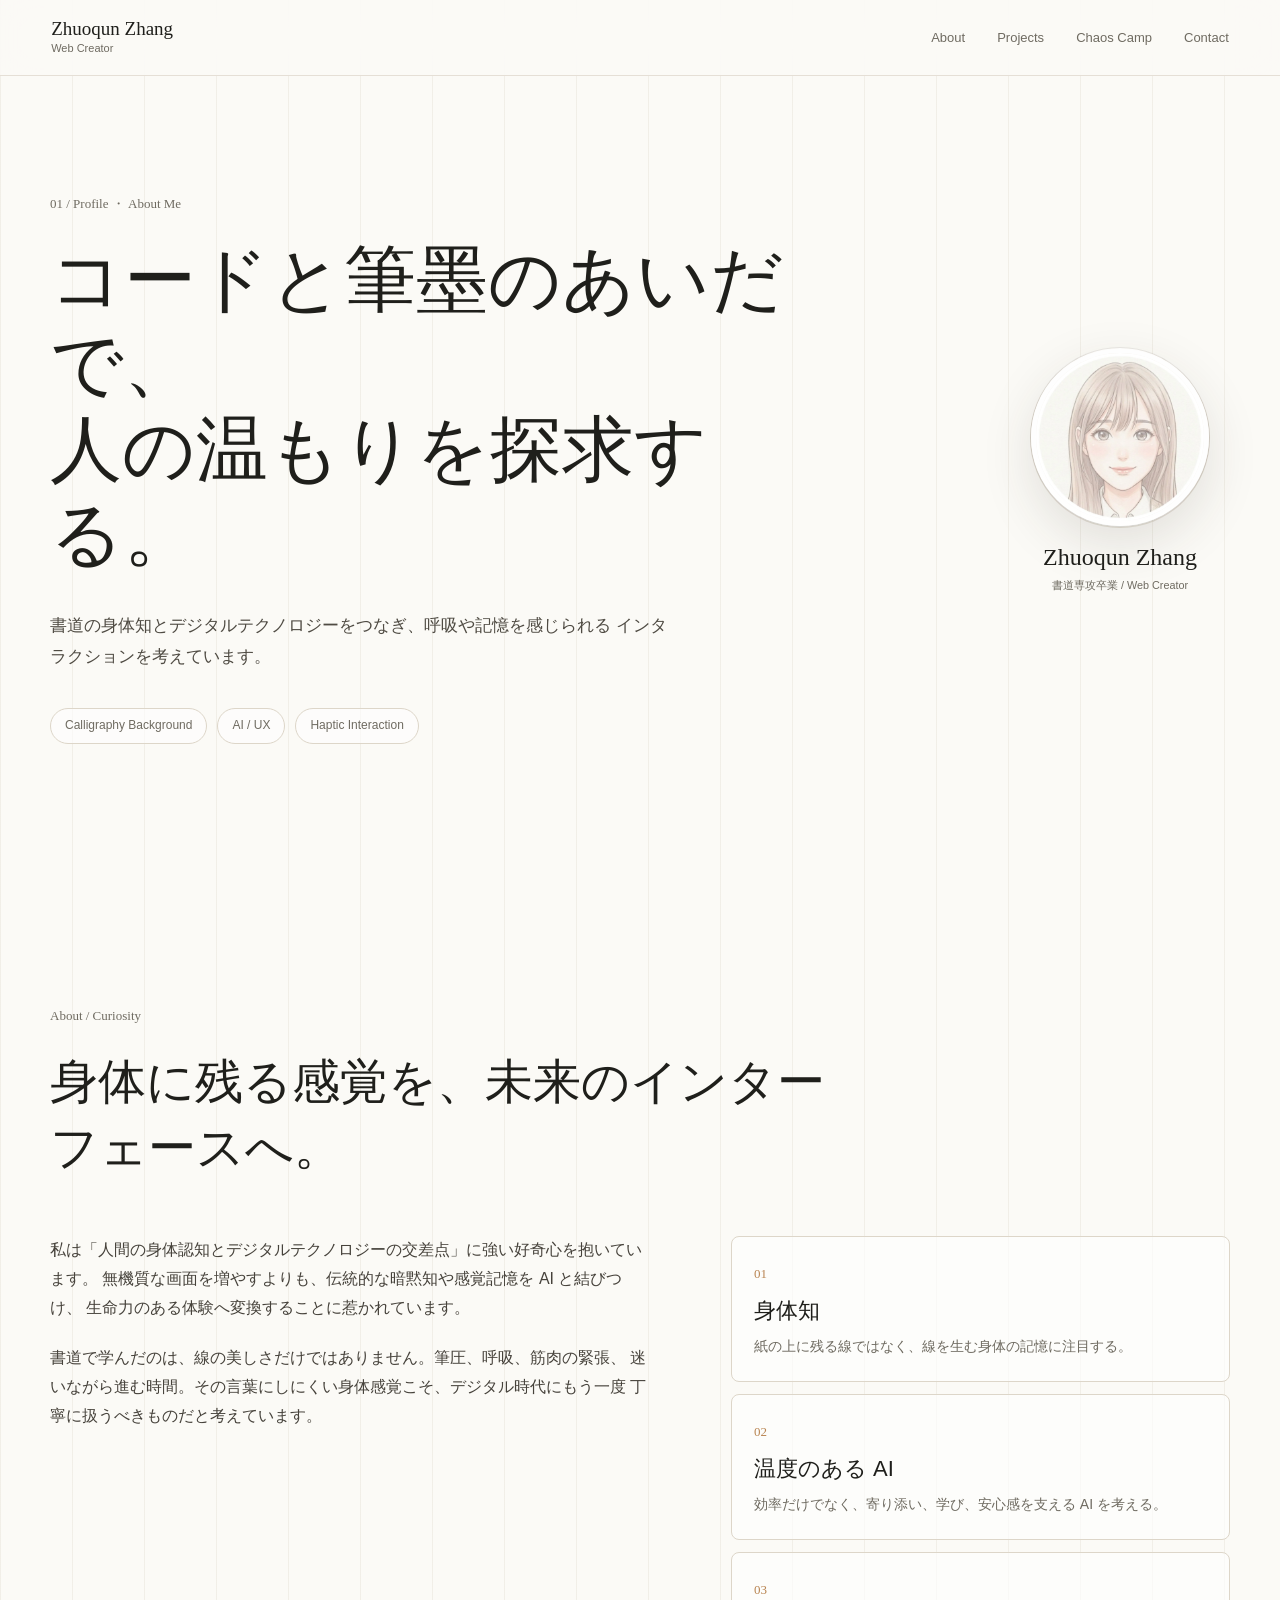
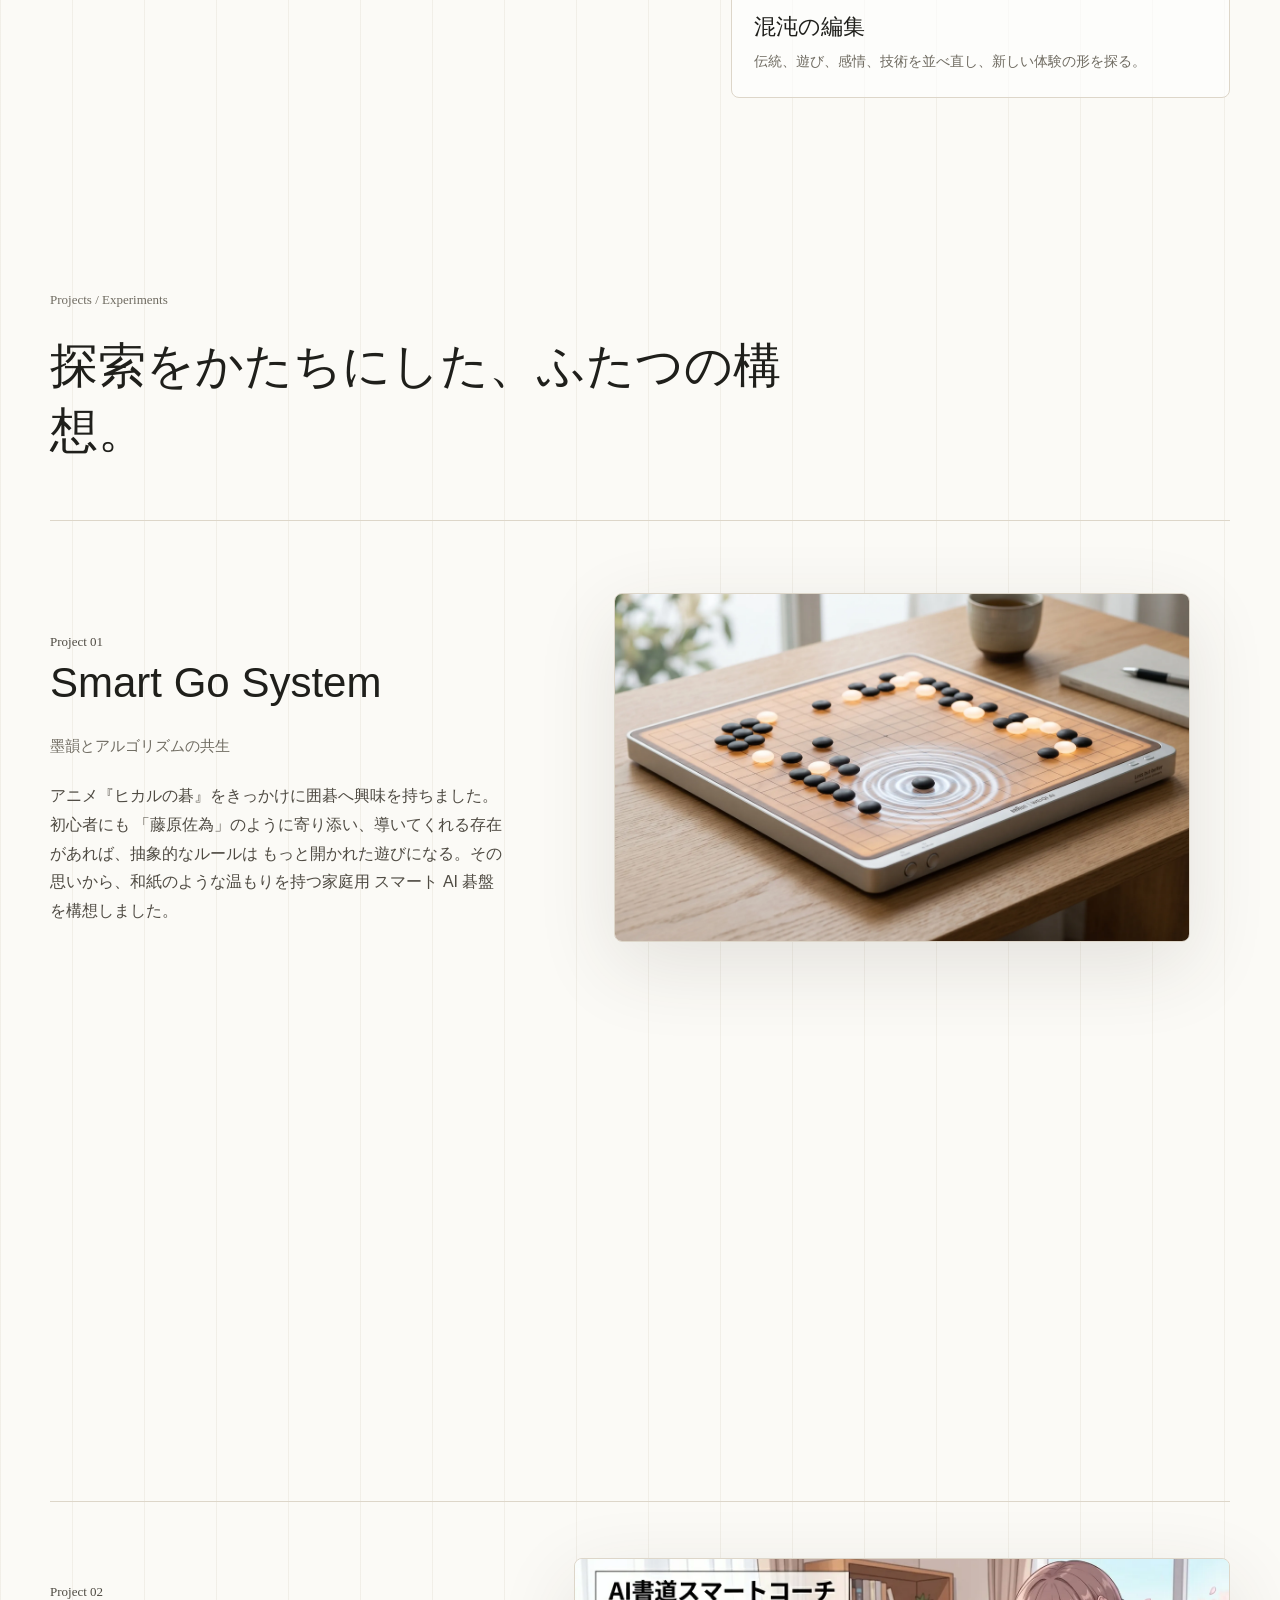
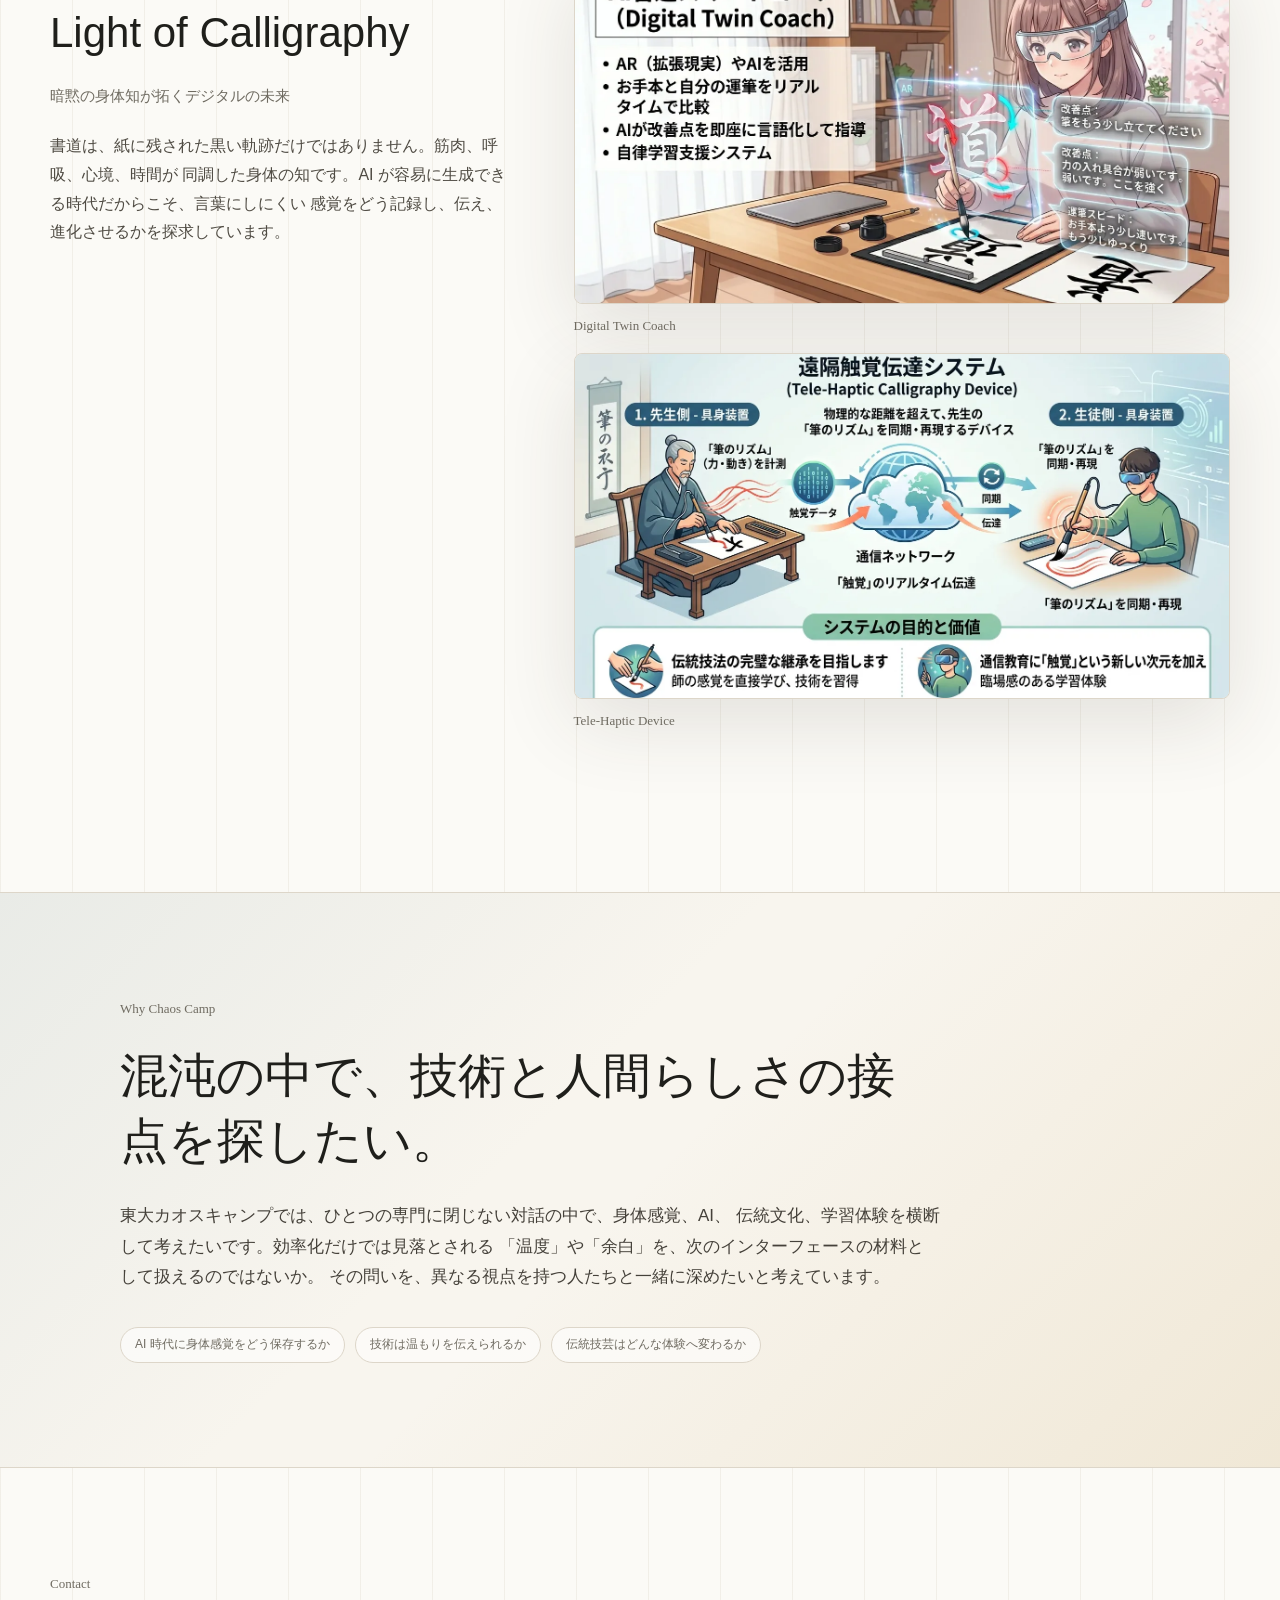
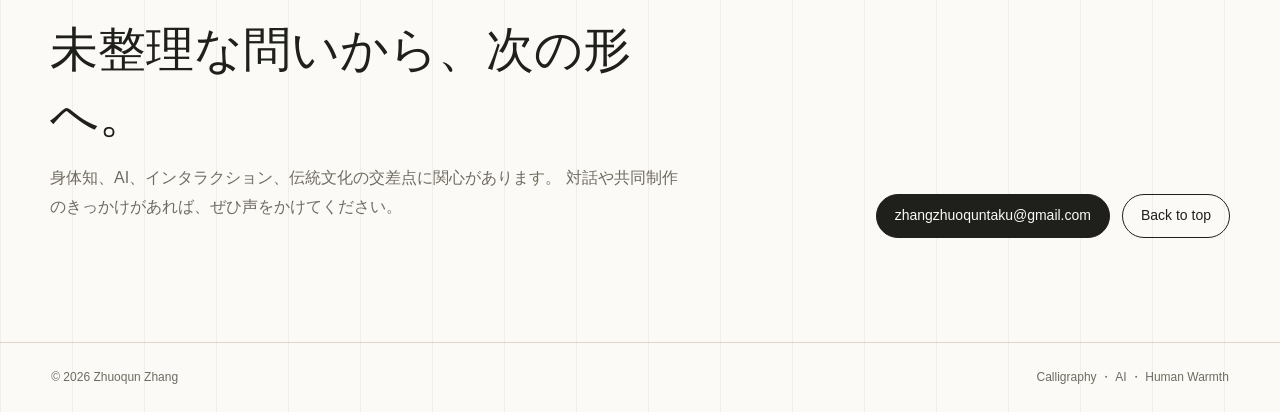
==== commit f52d742e: "Add Microsoft Clarity analytics" ====
--- a/todai-chaos-camp-profile/smart-go/index.html
+++ b/todai-chaos-camp-profile/smart-go/index.html
@@ -1,6 +1,22 @@
 <!doctype html>
 <html lang="ja">
   <head>
+    <!-- Google tag (gtag.js) -->
+    <script async src="https://www.googletagmanager.com/gtag/js?id=G-GV6F6PM8V0"></script>
+    <script>
+      window.dataLayer = window.dataLayer || [];
+      function gtag(){dataLayer.push(arguments);}
+      gtag('js', new Date());
+      gtag('config', 'G-GV6F6PM8V0');
+    </script>
+    <!-- Microsoft Clarity -->
+    <script type="text/javascript">
+      (function(c,l,a,r,i,t,y){
+        c[a]=c[a]||function(){(c[a].q=c[a].q||[]).push(arguments)};
+        t=l.createElement(r);t.async=1;t.src="https://www.clarity.ms/tag/"+i;
+        y=l.getElementsByTagName(r)[0];y.parentNode.insertBefore(t,y);
+      })(window, document, "clarity", "script", "xxnaqbt2ko");
+    </script>
     <meta charset="UTF-8" />
     <meta name="viewport" content="width=device-width, initial-scale=1.0" />
     <meta
